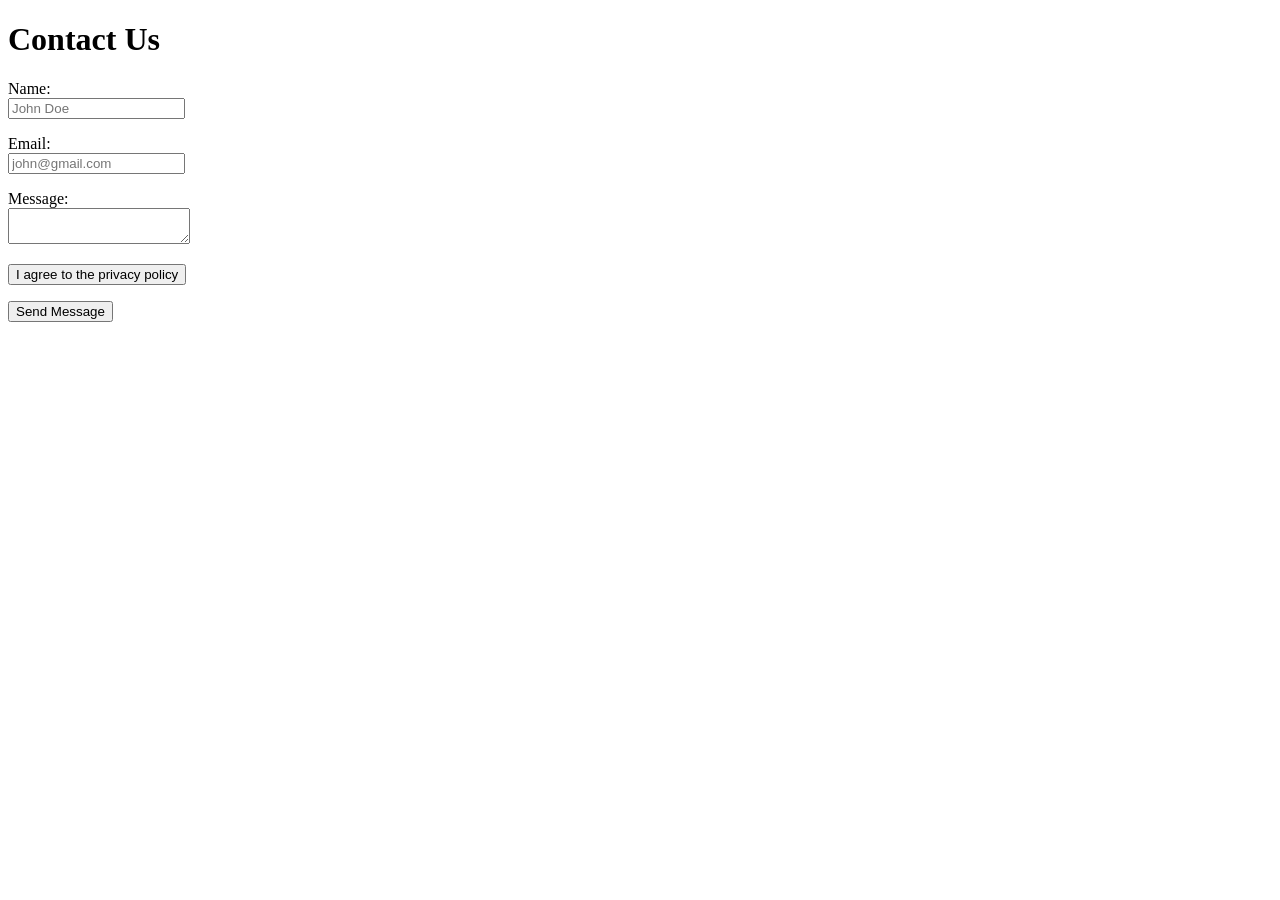
==== contact.html @ 36d34771 "push push now" ====
<!DOCTYPE html> 
<head>
    <title> Contact Us</title> 
</head>
<body> 
    <h1> Contact Us</h1>
    <form action="http://next-app-router-playground-kohl.vercel.app/api/contact"
     method="post">
        <p>
            <label for="name">Name:</label>
            <br>
            <input type="text" id="name" name="name" required minlength="2" maxlength="50" placeholder="John Doe"/>
        </p>
        <p>
            <label for="email"> Email:</label>
            <br>
            <input type="email" id="email" name="email" required placeholder="john@gmail.com"/>
        </p>
        <p>
            <label for="message"> Message:</label>
            <br>
            <textarea name="message" id="message"></textarea>
        </p>
        <p>
            <button type="i agree to the privacy policy">I agree to the privacy policy</button>
        </p>
        <p>
            <button type="send message">Send Message</button>
        </p>
    </form>
</body>
</html>
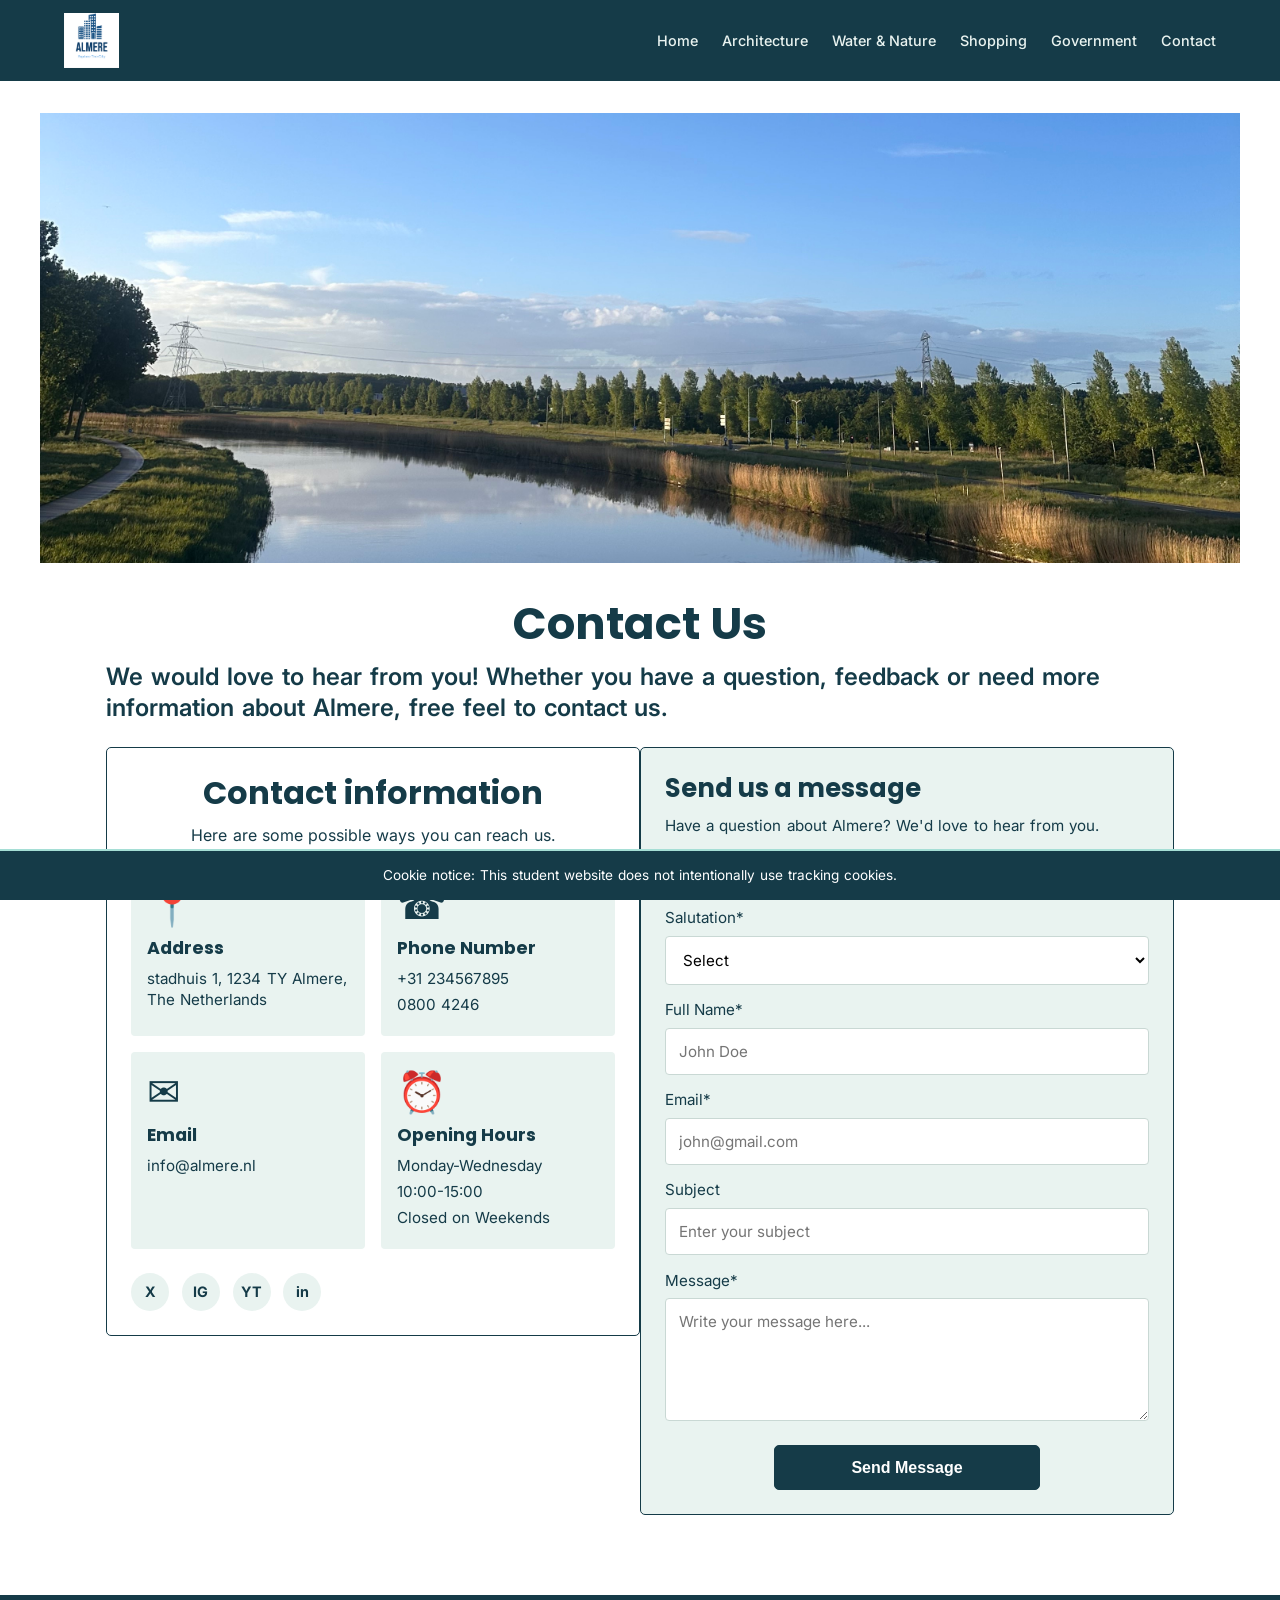
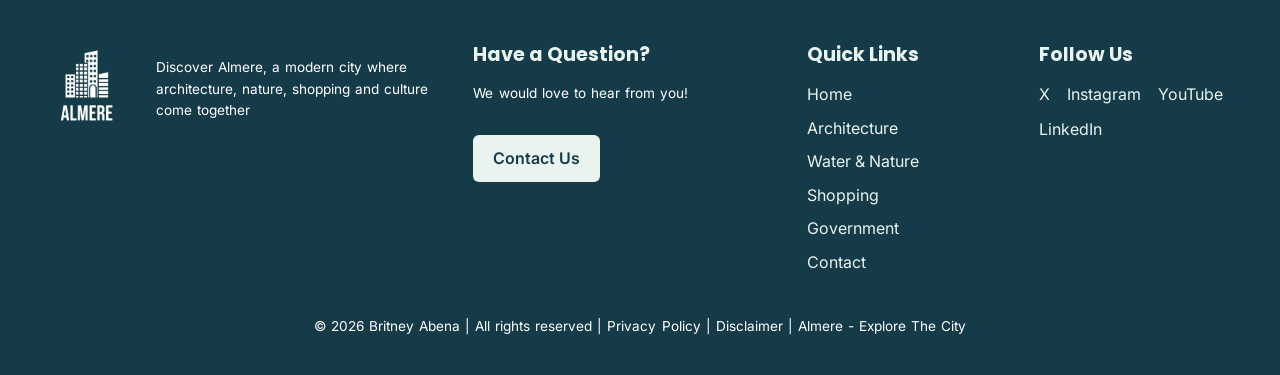
==== commit 8430b60b: "add some contents and edit" ====
--- a/contact.html
+++ b/contact.html
@@ -1,32 +1,203 @@
 <!DOCTYPE html> 
+<html lang="en">
 <head>
-    <title> Contact Us</title> 
+       <meta charset="UTF-8">
+        <meta name="author" content="Britney Asante">
+        <meta name="description" content="Contact Explore Almere for questions, feedback and information about the city's architecture, nature, shopping and attractions.">
+        <meta name="keywords" content="Almere, contact, information, Netherlands, tourism">
+        <meta name="viewport" content="width=device-width, initial-scale=1.0">
+
+        <title>Contact Us | Explore Almere</title> 
+
+        <link rel="stylesheet" type="text/css" href="css/style.css">
+        <link rel="icon" type="image/jpeg" href="img/almere-mainlogo.jpg">
 </head>
 <body> 
-    <h1> Contact Us</h1>
-    <form action="http://next-app-router-playground-kohl.vercel.app/api/contact"
-     method="post">
-        <p>
-            <label for="name">Name:</label>
-            <br>
-            <input type="text" id="name" name="name" required minlength="2" maxlength="50" placeholder="John Doe"/>
+
+    <header class="site-header">
+        <nav aria-label="Main navigation">
+            <a href="index.html" class="logo">
+                <img src="img/almere-mainlogo.jpg" alt="Almere" title="Almere logo">
+            </a>
+
+            <ul class="navigation">
+                <li><a href="index.html">Home</a></li>
+                <li><a href ="architecture.html">Architecture</a></li>
+                <li><a href="nature.html">Water &amp; Nature</a></li>
+                <li><a href="shopping.html">Shopping</a></li>
+                <li><a href="government.html">Government</a></li>
+                <li><a href="contact.html" aria-current="page">Contact</a></li>
+            </ul>
+        </nav>
+    </header>
+    <main>
+        <section class="contact-hero">
+            <img src="img/contact.jpg" alt="Peaceful lake surrounding by trees in Almere" title="Beautiful scenery in Almere">
+        </section>
+
+        <section class="contact-introduction">
+            <h1> Contact Us</h1>
+            <p>
+                We would love to hear from you! Whether you have a question, feedback or need more information about Almere, free feel to contact us.
+            </p>
+        </section>
+
+        <section class="contact-layout">
+            <article class="contact-information">
+                <h2>Contact information</h2>
+                <p>
+                    Here are some possible ways you can reach us.
+                </p>
+
+                <section class="contact-info-grid">
+                    <article class="contact-info-card">
+                        <span class="contact-icon" aria-hidden="true">&#128205;</span>
+                        <h3>Address</h3>
+                        <p>
+                            stadhuis 1,
+                            1234 TY Almere,
+                            The Netherlands
+                        </p>
+                    </article>
+
+                    <article class="contact-info-card">
+                        <span class="contact-icon" aria-hidden="true">&#9742;</span>
+                        <h3>Phone Number</h3>
+                        <p>
+                            <a href="tel:+31234567895">
+                                +31 234567895
+                            </a>
+                        </p>
+                        <p>
+                            <a href="tel:+08004246">
+                                0800 4246
+                            </a>
+                        </p>
+                    </article>
+
+                    <article class="contact-info-card">
+                        <span class="contact-icon" aria-hidden="true">&#9993;</span>
+                        <h3>Email</h3>
+                        <p>
+                            <a href="mailto:info@almere.nl">
+                                info@almere.nl
+                            </a>
+                        </p>
+                    </article>
+
+                     <article class="contact-info-card">
+                        <span class="contact-icon" aria-hidden="true">&#9200;</span>
+                        <h3>Opening Hours</h3>
+                        <p>
+                            Monday-Wednesday
+                        </p>
+                        <p>
+                            10:00-15:00
+                        </p>
+                        <p>
+                            Closed on Weekends
+                        </p>
+                    </article>
+                </section>
+
+                <aside class="contact-social">
+                    <a href="https://x.com" aria-label="X">X</a>
+                    <a href="https://instagram.com" aria-label="Instagram">IG</a>
+                    <a href="https://youtube.com" aria-label="YouTube">YT</a>
+                    <a href="https://linkedin.com" aria-label="LinkedIn">in</a>
+                </aside>
+            </article>
+
+            <article class="contact-form-section">
+                <h2>Send us a message</h2>
+                <p>
+                    Have a question about Almere?
+                    We'd love to hear from you.
+                </p>
+
+                <form action="#" method="post">
+                    <fieldset>
+                        <legend>Your Contact Details</legend>
+                        <label for="salutation">
+                            Salutation*
+                        </label>
+                        <select id="salutation" name="salutation" required>
+                            <option value="">Select</option>
+                            <option value="mr">Mr</option>
+                            <option value="miss">Miss</option>
+                            <option value="mrs">Mrs</option>
+                            <option value="other">Other</option>
+                        </select>
+                        <label for="fullname">Full Name*</label>
+                        <input type="text" id="fullname" name="fullname" required minlength="2" maxlength="50" placeholder="John Doe"/>
+                        <label for="email">Email*</label>
+                        <input type="email" id="email" name="email" required placeholder="john@gmail.com"/>
+                        <label for="subject">Subject</label>
+                        <input type="text" id="subject" name="subject" placeholder="Enter your subject"/>
+                        <label for="message">Message*</label>
+                        <textarea name="message" id="message" rows="5" placeholder="Write your message here..." required></textarea>     
+                        <input type="submit" value="Send Message" class="contact-submit"/>
+                        
+                    </fieldset>
+                </form>
+            </article>
+        </section>
+    </main>
+
+    <!--Footer-->
+    <footer class="site-footer">
+
+        <section class="footer-container">
+
+            <article class="footer-about">
+                <img src="img/almere-logo.jpg" alt="Almere" class="footer-logo" title="Logo">
+
+                <p>Discover Almere, a modern city where 
+                   architecture, nature, shopping and 
+                   culture come together
+                </p>
+                </article>
+
+                <article class="footer-contact">
+                    <h2>Have a Question?</h2>
+                    <p>We would love to hear from you!</p>
+                    <a href="contact.html" class="button">
+                        Contact Us
+                    </a> 
+                </article>
+
+        <nav class="footer-links" aria-label="Footer navigation">
+            <h2>Quick Links</h2>
+            
+            <ul>
+                <li><a href="index.html">Home</a></li>
+                <li><a href ="architecture.html">Architecture</a></li>
+                <li><a href="nature.html">Water &amp; Nature</a></li>
+                <li><a href="shopping.html">Shopping</a></li>
+                <li><a href="government.html">Government</a></li>
+                <li><a href="contact.html">Contact</a></li>
+            </ul>
+        </nav>
+
+            <section class="footer-social">
+               <h2>Follow Us</h2>
+               <a href="https://x.com" aria-label="X">X</a>
+               <a href="https://instagram.com" aria-label="Instagram">Instagram</a>
+               <a href="https://youtube.com" aria-label="YouTube">YouTube</a>
+              <a href="https://linkedin.com" aria-label="LinkedIn">LinkedIn</a>
+             </section>
+         </section>
+        <p class="copyright">
+            &copy; 2026 Britney Abena | All rights reserved | Privacy Policy | Disclaimer | Almere - Explore The City
         </p>
-        <p>
-            <label for="email"> Email:</label>
-            <br>
-            <input type="email" id="email" name="email" required placeholder="john@gmail.com"/>
-        </p>
-        <p>
-            <label for="message"> Message:</label>
-            <br>
-            <textarea name="message" id="message"></textarea>
-        </p>
-        <p>
-            <button type="i agree to the privacy policy">I agree to the privacy policy</button>
-        </p>
-        <p>
-            <button type="send message">Send Message</button>
-        </p>
-    </form>
+    </footer>
+
+    <aside class="cookie-message" aria-label="Cookie notice">
+    <p>
+        Cookie notice: This student website does not
+        intentionally use tracking cookies.
+    </p>
+</aside>
+
 </body>
 </html>
--- a/css/style.css
+++ b/css/style.css
@@ -0,0 +1,1855 @@
+@import url('https://fonts.googleapis.com/css2?family=Inter:wght@400;500;600;700&family=Poppins:wght@400;500;600;700&display=swap');
+*{
+    box-sizing: border-box;
+}
+
+html {
+    scroll-behavior: smooth;
+}
+
+body {
+    margin: 0;
+    font-family: 'Inter', sans-serif;
+    background-color: #ffffff;
+    color: #153B48;
+    line-height: 1.7;
+}
+
+h1, h2, h3 {
+    font-family: 'Poppins', sans-serif;
+    line-height: 1.3;
+}
+
+h2 {
+    font-size: 2rem;
+}
+
+p {
+    word-spacing: 0.08em;
+}
+
+a {
+    color: #153B48;
+}
+
+a:hover {
+    color: #087E82;
+}
+
+a:active {
+    color: #A54D2A;
+}
+
+/* HEADER AND NAVIGATION */
+
+.site-header {
+    position: relative;
+    background-color: #153B48;
+    color: #E9F3F0;
+    z-index: 10;
+}
+
+.site-header nav {
+    max-width: 1200px;
+    margin: auto;
+    padding: 0.8rem 1.5rem;
+    display: flex;
+    align-items: center;
+    justify-content: space-between;
+    gap: 2rem;
+}
+
+.logo {
+    display: inline-flex;
+    align-items: center;
+    color: #E9F3F0;
+    font-size: 1.5rem;
+    font-weight: 700;
+    text-decoration: none;
+    letter-spacing: 0.05em;
+}
+
+.logo img {
+    display: block;
+    width: auto;
+    height: 55px;
+    max-width: 160px;
+    object-fit: contain;
+}
+
+.navigation {
+    display: flex;
+    flex-wrap: wrap;
+    align-items: center;
+    gap: 1.5rem;
+    list-style: none;
+    margin: 0;
+    padding: 0;
+}
+
+.navigation a {
+    color: #E9F3F0;
+    text-decoration: none;
+    font-size: 0.9rem;
+    font-weight: 500;
+}
+
+.navigation a:hover {
+    color: #A5DED5;
+}
+
+.navigation a:active {
+    color: #ffffff;
+}
+
+/* HERO SECTION */
+
+.hero {
+    position: relative;
+    background-color: #E9F3F0;
+}
+
+.hero figure {
+    margin: 0;
+}
+
+.hero img {
+    display: block;
+    width: 100%;
+    height: 450px;
+    object-fit: cover;
+    object-position: center;
+}
+
+.hero figcaption {
+    padding: 0.5rem 2rem;
+    font-size: 0.8rem;
+    color: #153B48;
+    text-align: center;
+}
+
+.hero article {
+    max-width: 800px;
+    margin: auto;
+    padding: 3rem 2rem;
+    text-align: center;
+}
+
+.hero h1 {
+    color: #153B48;
+    font-size: 3rem;
+    text-transform: uppercase;
+    letter-spacing: 0.08em;
+}
+
+.hero p {
+    color: #153B48;
+    font-size: 1.1rem;
+}
+
+/* BUTTONS */
+
+.button {
+    display: inline-block;
+    margin-top: 1rem;
+    padding: 0.8rem 1.6rem;
+    background-color: #153B48;
+    color: #E9F3F0;
+    text-decoration: none;
+    border-radius: 6px;
+    font-weight: 600;
+}
+
+.button:hover {
+    background-color: #24566A;
+    color: #ffffff;
+}
+
+/* DISCOVER ALMERE SECTION */
+
+.highlights {
+    max-width: 1200px;
+    margin: auto;
+    padding: 4rem 2rem;
+}
+
+.highlights h2 {
+    text-align: center;
+    text-transform: uppercase;
+    letter-spacing: 0.05em;
+    margin-bottom: 2rem;
+    color: #153B48;
+}
+
+/* CATEGORY CARDS */
+
+.card-container {
+    display: grid;
+    grid-template-columns: repeat(2, minmax(0, 1fr));
+    gap: 2rem;
+}
+
+.card {
+    background-color: #E9F3F0;
+    border: 1px solid #B8D1CA;
+    border-radius: 10px;
+    overflow: hidden;
+    padding-bottom: 1.5rem;
+}
+
+.card figure {
+    margin: 0;
+}
+
+.card img {
+    display: block;
+    width: 100%;
+    height: 240px;
+    object-fit: cover;
+}
+
+.card figcaption {
+    padding: 0.5rem 1.5rem;
+    font-size: 0.8rem;
+    color: #153B48;
+}
+
+.card h3 {
+    margin: 1rem 1.5rem;
+    color: #153B48;
+    font-size: 1.3rem;
+}
+
+.card p {
+    margin: 0.5rem 1.5rem;
+    color: #153B48;
+}
+
+.card a {
+    display: inline-block;
+    margin: 1rem 1.5rem;
+    font-weight: 700;
+    text-decoration: none;
+    color: #153B48;
+}
+
+.card a:hover {
+    color: #087E82;
+    text-decoration: underline;
+}
+
+.card h3::first-letter {
+    color: #087E82;
+}
+
+.card img[src="img/nature.jpg"] {
+    object-position: center 75%;
+}
+
+/* CONTACT SECTION */
+
+.contact-banner {
+    background-color: #153B48;
+    color: #E9F3F0;
+    text-align: center;
+    padding: 4rem 2rem;
+}
+
+.contact-banner h2 {
+    color: #E9F3F0;
+    margin-top: 0;
+}
+
+.contact-banner .button {
+    background-color: #E9F3F0;
+    color: #153B48;
+}
+
+.contact-banner .button:hover {
+    background-color: #ffffff;
+}
+
+/* FOOTER */
+
+.site-footer {
+    background-color: #153B48;
+    color: white;
+    padding: 3rem 2rem 1.5rem; 
+}
+
+.footer-container {
+    max-width: 1200px;
+    margin: 0 auto;
+    display: grid;
+    grid-template-columns: 2fr 1.5fr 1fr 1fr;
+    gap: 2rem;
+    align-items: start;
+}
+
+.footer-container > * {
+    min-width: 0;
+}
+
+/*FOOTER HEADINGS */
+
+.site-footer h2 {
+    color: #E9F3F0;
+    font-size: 1.2rem;
+    margin-top: 0;
+    margin-bottom: 0.8rem;
+}
+
+.footer-about img {
+    display: block;
+    width: 100px;
+    height: auto;
+    margin-bottom: 1rem;
+    mix-blend-mode: screen;
+}
+
+.footer-about p {
+    font-size: 0.85rem;
+    line-height: 1.6;
+}
+
+/* FOOTER CONTACT */
+
+.footer-contact p {
+    font-size: 0.85rem;
+}
+
+.footer-contact .button {
+    display: inline-block;
+    background-color: #E9F3F0;
+    color: #153B48;
+    padding: 10px 20px;
+    border-radius: 6px;
+    text-decoration: none;
+    font-weight: 600;
+}
+
+.footer-contact .button:hover {
+    background-color: #ffffff;
+    color: #153B48;
+}
+
+/* FOOTER QUICK LINKS */
+
+.site-footer ul {
+    list-style: none;
+    padding: 0;
+    margin: 0;
+}
+
+.site-footer li {
+    margin-bottom: 0.4rem;
+}
+
+.site-footer a {
+    color: #E9F3F0;
+    text-decoration: none;
+}
+
+.site-footer a:hover {
+    color: #A5DED5;
+}
+
+/* SOCIAL MEDIA ICONS */
+
+.footer-social .social-icons {
+    display: flex;
+    gap: 10px;
+    flex-wrap: wrap;
+}
+
+.footer-social .social-icons a {
+    display: inline-flex;
+    align-items: center;
+    justify-content: center;
+    width: 35px;
+    height: 35px;
+    border-radius: 50%;
+    background-color: #E9F3F0;
+    color: #153B48;
+    text-decoration: none;
+    font-weight: 700;
+    font-size: 0.8rem;
+}
+
+.footer-social .social-icons a:hover {
+    background-color: #ffffff;
+    color: #087E82;
+}
+
+.footer-social a {
+    display: inline-block;
+    margin-right: 0.8rem;
+    margin-bottom: 0.5rem;
+}
+
+/* COPYRIGHT */
+
+.copyright {
+    text-align: center;
+    margin-top: 2rem;
+    font-size: 0.85rem;
+}
+
+/* FOOTER TABLET RESPONSIVENESS */
+
+@media screen and (max-width: 1024px) {
+    .footer-container {
+        grid-template-columns: repeat(2, 1fr);
+    }
+}
+
+/* FOOTER MOBILE RESPONSIVENESS */
+
+@media screen and (max-width: 768px) {
+    .footer-container {
+        grid-template-columns: 1fr;
+        gap: 2rem;
+    }
+
+    .site-footer {
+        padding: 2rem 1.5rem;
+    }
+
+    .footer-social .social-icons {
+        justify-content: flex-start;
+    }
+
+    .copyright {
+        font-size: 0.7rem;
+    }
+}
+
+/* HOMEPAGE AND NAVIGATION - MOBILE */
+
+@media screen and (max-width: 768px) {
+
+    .site-header nav {
+        flex-direction: column;
+        align-items: center;
+        gap: 1rem;
+    }
+
+    .navigation {
+        justify-content: center;
+        gap: 0.8rem;
+    }
+
+    .hero img {
+        height: 250px;
+    }
+
+    .hero h1 {
+        font-size: 2rem;
+    }
+
+    .hero article {
+        padding: 2rem 1rem;
+    }
+
+    .highlights {
+        padding: 2rem 1rem;
+    }
+
+    .card-container {
+        grid-template-columns: 1fr;
+    }
+}
+
+/* ================
+ARCHITECTURE PAGE 
+===================*/
+
+/* ARCHITECTURE HERO SECTION */
+
+.architecture-hero {
+    position: relative;
+    width: 100%;
+    background-color: #E9F3F0;
+    overflow: hidden;
+}
+
+.architecture-hero > img {
+    display: block;
+    width: 100%;
+    height: 500px;
+    object-fit: cover;
+    object-position: center;
+}
+
+/* TEXT ON THE HERO IMAGE */
+
+.architecture-intro {
+    position: absolute;
+    left: 5%;
+    bottom: 8%;
+    max-width: 450px;
+    padding: 1.5rem;
+    background-color: rgba(21, 59, 72, 0.8);
+    color: #ffffff;
+    border-radius: 6px;
+}
+
+.architecture-intro h1 {
+    color: #ffffff;
+    font-size: 3rem;
+    line-height: 1.2;
+    margin-top: 0;
+    margin-bottom: 1rem;
+    text-transform: uppercase;
+    max-width: 330px;
+}
+
+.architecture-intro p {
+    color: #ffffff;
+    font-size: 1rem;
+    line-height: 1.6;
+    margin: 0;
+}
+
+/* KUNSTLINIE SECTION */
+
+.kunstline-section {
+    width: 90%;
+    max-width: 1100px;
+    margin: 3rem auto;
+    padding: 2rem;
+}
+
+.kunstline-images {
+    display: grid;
+    grid-template-columns: 1fr 2fr;
+    gap: 1.5rem;
+    align-items: start;
+    width: 100%;
+}
+
+.kunstline-images figure {
+    margin: 0;
+    min-width: 0;
+}
+
+.kunstline-images img {
+    display: block;
+    width: 100%;
+    height: 300px;
+    object-fit: cover;
+    border-radius: 8px;
+}
+
+.kunstline-images figcaption {
+    font-size: 0.85rem;
+    color: #153B48;
+    margin-top: 0.5rem;
+}
+
+/* KUNSTLINIE TEXT */
+
+.kunstline-text {
+    margin-top: 2rem;
+    padding: 1.5rem;
+    background-color: #E9F3F0;
+    border-radius: 6px;
+}
+
+.kunstline-text h2 {
+    font-size: 1.8rem;
+    color: #153B48;
+    margin-top: 0;
+    margin-bottom: 1rem;
+}
+
+.kunstline-text p {
+    font-size: 1rem;
+    line-height: 1.7;
+    color: #153B48;
+    text-indent: 1rem;
+    margin-bottom: 0;
+}
+
+/* MORE ARCHITECTURAL BUILDINGS */
+
+.architecture-buildings {
+    max-width: 1200px;
+    margin: 0 auto;
+    padding: 0 2rem 4rem;
+}
+
+.architecture-buildings > h2 {
+    text-align: center;
+    font-size: 2rem;
+    color: #153B48;
+    margin-bottom: 2rem;
+    text-transform: uppercase;
+    letter-spacing: 0.05em;
+}
+
+/* BUILDING CARDS */
+
+.architecture-card-container {
+    display: grid;
+    grid-template-columns: repeat(2, minmax(0, 1fr));
+    gap: 2rem;
+}
+
+.architecture-card {
+    background-color: #E9F3F0;
+    border-color: #B8D1CA;
+    border-style: solid;
+    border-width: 1px;
+    border-radius: 8px;
+    overflow: hidden;
+    padding-bottom: 1.5rem;
+}
+
+.architecture-card figure {
+    margin: 0;
+}
+
+.architecture-card img {
+    display: block;
+    width: 100%;
+    height: 280px;
+    object-fit: cover;
+}
+
+.architecture-card figcaption {
+    font-size: 0.85rem;
+    padding: 0.5rem 1.5rem;
+    color: #153B48;
+}
+
+.architecture-card h3 {
+    font-size: 1.4rem;
+    color: #153B48;
+    margin: 1rem 1.5rem;
+}
+
+.architecture-card h3::first-letter {
+    color: #087E82;
+}
+
+.architecture-card p {
+    font-size: 1rem;
+    line-height: 1.7;
+    margin: 0.5rem 1.5rem;
+    color: #153B48;
+}
+
+/* TABLET RESPONSIVENESS */
+
+@media screen and (max-width: 1024px) {
+
+    .architecture-hero > img {
+        height: 420px;
+    }
+
+    .architecture-intro {
+        max-width: 400px;
+    }
+
+    .architecture-intro h1 {
+        font-size: 2.5rem;
+    }
+
+    .kunstline-images {
+        grid-template-columns: 1fr 1.5fr;
+    }
+
+    .architecture-card img {
+        height: 240px;
+    }
+}
+
+/* SMARTPHONE RESPONSIVENESS */
+
+@media screen and (max-width: 768px) {
+
+    .architecture-hero > img {
+        height: 280px;
+    }
+
+    .architecture-intro {
+        position: static;
+        max-width: none;
+        padding: 2rem 1.5rem;
+        background-color: #153B48;
+        border-radius: 0;
+    }
+
+    .architecture-intro h1 {
+        font-size: 2rem;
+        max-width: none;
+    }
+
+    .architecture-intro p {
+        font-size: 0.95rem;
+    }
+
+    .kunstline-section {
+        padding: 2rem 1rem;
+    }
+
+    .kunstline-images {
+        grid-template-columns: 1fr;
+        gap: 1.5rem;
+    }
+
+    .kunstline-images img {
+        height: auto;
+        max-height: 350px;
+        object-fit: cover;
+    }
+
+    .kunstline-text {
+        padding: 1.5rem;
+    }
+
+    .kunstline-text h2 {
+        font-size: 1.5rem;
+    }
+
+    .architecture-buildings {
+        padding: 2rem 1rem;
+    }
+
+    .architecture-buildings > h2 {
+        font-size: 1.6rem;
+    }
+
+    .architecture-card-container {
+        grid-template-columns: 1fr;
+        gap: 1.5rem;
+    }
+
+    .architecture-card img {
+        height: 230px;
+    }
+
+    .architecture-card h3 {
+        font-size: 1.2rem;
+    }
+}
+
+
+/* =====================================
+   WATER AND NATURE PAGE
+   ===================================== */
+
+/* NATURE HERO */
+
+.nature-hero {
+    position: relative;
+    width: 100%;
+    overflow: hidden;
+    background-color: #153B48;
+}
+
+.nature-hero > img {
+    display: block;
+    width: 100%;
+    height: 480px;
+    object-fit: cover;
+    object-position: center;
+}
+
+.nature-hero-text {
+    position: absolute;
+    top: 50%;
+    left: 5%;
+    transform: translateY(-50%);
+    max-width: 430px;
+    padding: 1.5rem;
+    color: #ffffff;
+    background-color: rgba(21, 59, 72, 0.45);
+}
+
+.nature-discover {
+    font-size: 1.4rem;
+    font-weight: 600;
+    margin: 0 0 0.3rem;
+}
+
+.nature-hero-text h1 {
+    color: #ffffff;
+    font-size: 2.8rem;
+    line-height: 1.1;
+    max-width: 360px;
+    margin: 0 0 1.5rem;
+}
+
+.nature-hero-text p {
+    color: #ffffff;
+    font-size: 1rem;
+    line-height: 1.6;
+}
+
+/* MAIN NATURE CONTENT */
+
+.nature-content {
+    max-width: 1200px;
+    margin: 0 auto;
+    padding: 2rem;
+    background-color: #E9F3F0;
+}
+
+/* EXPLORE THE OUTDOORS */
+
+.nature-heading {
+    margin-bottom: 2rem;
+}
+
+.nature-heading h2 {
+    color: #153B48;
+    font-size: 2.2rem;
+    line-height: 1.2;
+    margin: 0 0 0.5rem;
+}
+
+.nature-heading p {
+    color: #153B48;
+    font-size: 1.1rem;
+    line-height: 1.5;
+    max-width: 900px;
+    margin: 0;
+}
+
+/* FOUR NATURE CARDS */
+
+.nature-card-container {
+    display: grid;
+    grid-template-columns: repeat(2, minmax(0, 1fr));
+    gap: 3.5rem 0.5rem;
+}
+
+.nature-card {
+    background-color: #E9F3F0;
+    border-color: #B8C9C5;
+    border-style: solid;
+    border-width: 1px;
+    overflow: hidden;
+}
+
+.nature-card figure {
+    margin: 0;
+}
+
+.nature-card img {
+    display: block;
+    width: 100%;
+    height: 270px;
+    object-fit: cover;
+    object-position: center 75%;
+}
+
+.nature-card figcaption {
+    font-size: 0.85rem;
+    color: #153B48;
+    padding: 0.5rem 1rem 0;
+    font-weight: 600;
+}
+
+.nature-card-text {
+    padding: 0.5rem 1rem 1.5rem;
+}
+
+.nature-card-text h3 {
+    color: #153B48;
+    font-size: 1.1rem;
+    margin: 0 0 0.4rem;
+}
+
+.nature-card-text p {
+    color: #153B48;
+    font-size: 0.85rem;
+    line-height: 1.5;
+    margin: 0;
+}
+
+/* HOVER EFFECT */
+
+.nature-card:hover {
+    border-color: #153B48;
+}
+
+.nature-card a:hover {
+    color: #087E82;
+}
+
+/* TABLET */
+
+@media screen and (max-width: 1024px) {
+
+    .nature-hero > img {
+        height: 400px;
+    }
+
+    .nature-hero-text h1 {
+        font-size: 2.3rem;
+    }
+
+    .nature-card img {
+        height: 220px;
+    }
+}
+
+/* SMARTPHONE */
+
+@media screen and (max-width: 768px) {
+
+    .nature-hero > img {
+        height: 280px;
+    }
+
+    .nature-hero-text {
+        position: static;
+        transform: none;
+        max-width: none;
+        padding: 2rem 1.5rem;
+        background-color: #153B48;
+    }
+
+    .nature-hero-text h1 {
+        font-size: 2rem;
+        max-width: none;
+    }
+
+    .nature-discover {
+        font-size: 1.1rem;
+    }
+
+    .nature-content {
+        padding: 1.5rem 1rem;
+    }
+
+    .nature-heading h2 {
+        font-size: 1.8rem;
+    }
+
+    .nature-heading p {
+        font-size: 1rem;
+    }
+
+    .nature-card-container {
+        grid-template-columns: 1fr;
+        gap: 1.5rem;
+    }
+
+    .nature-card img {
+        height: 230px;
+    }
+
+    .nature-card-text h3 {
+        font-size: 1.2rem;
+    }
+}
+
+
+/* =====================================
+   SHOPPING AND ENTERTAINMENT PAGE
+   ===================================== */
+
+/* SHOPPING HERO */
+
+.shopping-hero {
+    position: relative;
+    width: 100%;
+    overflow: hidden;
+    background-color: #153B48;
+}
+
+.shopping-hero > img {
+    display: block;
+    width: 100%;
+    height: 500px;
+    object-fit: cover;
+    object-position: center;
+}
+
+.shopping-hero-text {
+    position: absolute;
+    top: 50%;
+    left: 5%;
+    transform: translateY(-50%);
+    max-width: 490px;
+    padding: 1.5rem;
+    color: #ffffff;
+    background-color: rgba(21, 59, 72, 0.35);
+}
+
+.shopping-hero-text h1 {
+    color: #ffffff;
+    font-size: 2.8rem;
+    line-height: 1.1;
+    max-width: 420px;
+    margin: 0 0 1.5rem;
+}
+
+.shopping-hero-text p {
+    color: #ffffff;
+    font-size: 1.1rem;
+    line-height: 1.6;
+    margin: 0;
+}
+
+/* SHOPPING CONTENT */
+
+.shopping-content {
+    width: 90%;
+    max-width: 1200px;
+    margin: 0 auto;
+    padding: 1.5rem 1rem 5rem;
+    background-color: #E9F3F0;
+}
+
+/* HORIZONTAL SHOPPING CARDS */
+
+.shopping-place {
+    display: grid;
+    grid-template-columns: 45% 55%;
+    min-height: 300px;
+    margin-bottom: 1.5rem;
+    background-color: #E9F3F0;
+    overflow: hidden;
+    border: 1px solid #AFC7C1;
+}
+
+.shopping-place-image {
+    margin: 0;
+    min-width: 0;
+    min-height: 300px;
+    position: relative;
+    overflow: hidden;
+}
+
+.shopping-place-image img {
+    position: absolute;
+    top: 0;
+    left: 0;
+    display: block;
+    width: 100%;
+    height: 100%;
+    object-fit: cover;
+    object-position: center;
+}
+
+.shopping-place-image figcaption {
+    position: absolute;
+    bottom: 0;
+    left: 0;
+    padding: 0.4rem 0.8rem;
+    background-color: rgba(21, 59, 72, 0.85);
+    color: #ffffff;
+    font-size: 0.8rem;
+}
+
+/* CARD TEXT */
+
+.shopping-place-text {
+    padding: 1.5rem 2rem;
+}
+
+.shopping-symbol {
+    display: block;
+    font-size: 2.5rem;
+    line-height: 1;
+    margin-bottom: 0.6rem;
+}
+
+.shopping-place-text h2 {
+    color: #153B48;
+    font-size: 1.7rem;
+    line-height: 1.2;
+    margin: 0 0 1rem;
+}
+
+.shopping-place-text p {
+    color: #153B48;
+    font-size: 1rem;
+    line-height: 1.6;
+    margin: 0 0 1rem;
+}
+
+.shopping-place-text p:last-child {
+    margin-bottom: 0;
+}
+
+/* ASSESSMENT CSS FEATURES */
+
+.shopping-place:hover {
+    border-color: #153B48;
+}
+
+.shopping-place:nth-child(even) {
+    border-width: 2px;
+}
+
+.shopping-place-text h2::first-letter {
+    color: #087E82;
+}
+
+/* TABLET */
+
+@media screen and (max-width: 1024px) {
+
+    .shopping-hero > img {
+        height: 420px;
+    }
+
+    .shopping-hero-text h1 {
+        font-size: 2.3rem;
+    }
+
+    .shopping-place-text {
+        padding: 1.2rem;
+    }
+
+    .shopping-place-text h2 {
+        font-size: 1.4rem;
+    }
+
+    .shopping-place-text p {
+        font-size: 0.95rem;
+    }
+}
+
+/* SMARTPHONE */
+
+@media screen and (max-width: 768px) {
+
+    .shopping-hero > img {
+        height: 280px;
+    }
+
+    .shopping-hero-text {
+        position: static;
+        transform: none;
+        max-width: none;
+        padding: 2rem 1.5rem;
+        background-color: #153B48;
+    }
+
+    .shopping-hero-text h1 {
+        font-size: 2rem;
+        max-width: none;
+    }
+
+    .shopping-hero-text p {
+        font-size: 1rem;
+    }
+
+    .shopping-content {
+        padding: 1.5rem 1rem 3rem;
+    }
+
+    .shopping-place {
+        grid-template-columns: 1fr;
+        min-height: 0;
+    }
+
+    .shopping-place-image {
+        height: 230px;
+        min-height: 0;
+    }
+
+    .shopping-place-image img {
+        height: 100%;
+    }
+
+    .shopping-place-text {
+        padding: 1.5rem;
+    }
+
+    .shopping-place-text h2 {
+        font-size: 1.4rem;
+    }
+
+    .shopping-symbol {
+        font-size: 2rem;
+    }
+}
+
+
+
+
+/* =====================================
+   GOVERNMENT AND PUBLIC BUILDINGS PAGE
+   ===================================== */
+
+/* HERO SECTION */
+
+.government-hero {
+    position: relative;
+    width: 100%;
+    overflow: hidden;
+    background-color: #153B48;
+}
+
+.government-hero > img {
+    display: block;
+    width: 100%;
+    height: 500px;
+    object-fit: cover;
+    object-position: center;
+}
+
+.government-hero-text {
+    position: absolute;
+    top: 50%;
+    left: 5%;
+    transform: translateY(-50%);
+    max-width: 490px;
+    padding: 1.5rem;
+    background-color: rgba(21, 59, 72, 0.25);
+}
+
+.government-hero-text h1 {
+    color: #153B48;
+    font-size: 2.8rem;
+    line-height: 1.2;
+    margin: 0 0 2rem;
+}
+
+.government-hero-text p {
+    color: #ffffff;
+    font-size: 1rem;
+    line-height: 1.6;
+    margin: 0;
+}
+
+/* MAIN CONTENT */
+
+.government-content {
+    max-width: 1200px;
+    margin: 0 auto;
+    padding: 2rem 1rem 5rem;
+    background-color: #E9F3F0;
+}
+
+/* INTRODUCTION */
+
+.government-heading {
+    padding: 0 1rem 1.5rem;
+}
+
+.government-heading h2 {
+    color: #153B48;
+    font-size: 2rem;
+    line-height: 1.3;
+    margin: 0 0 1rem;
+}
+
+.government-heading p {
+    color: #153B48;
+    font-size: 1rem;
+    line-height: 1.6;
+    margin: 0;
+}
+
+/* CITY HALL FEATURE */
+
+.government-feature {
+    display: grid;
+    grid-template-columns: 1fr 1fr;
+    background-color: #ffffff;
+    border-color: #AFC7C1;
+    border-style: solid;
+    border-width: 1px;
+    border-radius: 6px;
+    overflow: hidden;
+}
+
+.government-feature figure {
+    margin: 0;
+    min-width: 0;
+    position: relative;
+}
+
+.government-feature img {
+    display: block;
+    width: 100%;
+    height: 100%;
+    min-height: 300px;
+    object-fit: cover;
+}
+
+.government-feature figcaption {
+    position: absolute;
+    bottom: 0;
+    left: 0;
+    padding: 0.4rem 0.8rem;
+    background-color: rgba(21, 59, 72, 0.85);
+    color: #ffffff;
+    font-size: 0.8rem;
+}
+
+.government-feature-text {
+    padding: 2rem;
+}
+
+.government-feature-text h2 {
+    color: #153B48;
+    font-size: 1.6rem;
+    line-height: 1.3;
+    margin: 0 0 1.5rem;
+}
+
+.government-feature-text p {
+    color: #153B48;
+    font-size: 0.95rem;
+    line-height: 1.6;
+    margin: 0 0 1.5rem;
+}
+
+/* MORE PUBLIC BUILDINGS */
+
+.government-more {
+    margin-top: 2rem;
+}
+
+.government-more > h2 {
+    color: #153B48;
+    font-size: 1.8rem;
+    margin: 0 0 1.5rem;
+}
+
+/* FOUR BUILDING CARDS */
+
+.government-card-container {
+    display: grid;
+    grid-template-columns: repeat(2, minmax(0, 1fr));
+    gap: 3rem 1rem;
+}
+
+.government-card {
+    display: grid;
+    grid-template-columns: 1fr 1fr;
+    background-color: #ffffff;
+    border-color: #AFC7C1;
+    border-style: solid;
+    border-width: 1px;
+    border-radius: 6px;
+    overflow: hidden;
+}
+
+.government-card figure {
+    margin: 0;
+    min-width: 0;
+    position: relative;
+}
+
+.government-card img {
+    display: block;
+    width: 100%;
+    height: 100%;
+    min-height: 240px;
+    object-fit: cover;
+}
+
+.government-card figcaption {
+    position: absolute;
+    bottom: 0;
+    left: 0;
+    padding: 0.3rem 0.5rem;
+    background-color: rgba(21, 59, 72, 0.85);
+    color: #ffffff;
+    font-size: 0.7rem;
+}
+
+.government-card-text {
+    padding: 1.2rem;
+    align-self: center;
+}
+
+.government-card-text h3 {
+    color: #153B48;
+    font-size: 1.1rem;
+    line-height: 1.3;
+    margin: 0 0 1rem;
+}
+
+.government-card-text p {
+    color: #153B48;
+    font-size: 0.85rem;
+    line-height: 1.6;
+    margin: 0;
+}
+
+/* HOVER EFFECT */
+
+.government-card:hover {
+    border-color: #153B48;
+}
+
+/* TABLET */
+
+@media screen and (max-width: 1024px) {
+
+    .government-hero > img {
+        height: 420px;
+    }
+
+    .government-hero-text h1 {
+        font-size: 2.2rem;
+    }
+
+    .government-card-container {
+        grid-template-columns: 1fr;
+        gap: 1.5rem;
+    }
+
+    .government-card img {
+        min-height: 220px;
+    }
+}
+
+/* SMARTPHONE */
+
+@media screen and (max-width: 768px) {
+
+    .government-hero > img {
+        height: 280px;
+    }
+
+    .government-hero-text {
+        position: static;
+        transform: none;
+        max-width: none;
+        padding: 2rem 1.5rem;
+        background-color: #153B48;
+    }
+
+    .government-hero-text h1 {
+        color: #ffffff;
+        font-size: 2rem;
+    }
+
+    .government-content {
+        padding: 1.5rem 1rem 3rem;
+    }
+
+    .government-heading h2 {
+        font-size: 1.6rem;
+    }
+
+    .government-feature {
+        grid-template-columns: 1fr;
+    }
+
+    .government-feature img {
+        height: 230px;
+        min-height: 0;
+    }
+
+    .government-feature-text {
+        padding: 1.5rem;
+    }
+
+    .government-feature-text h2 {
+        font-size: 1.4rem;
+    }
+
+    .government-card {
+        grid-template-columns: 1fr;
+    }
+
+    .government-card img {
+        height: 220px;
+        min-height: 0;
+    }
+
+    .government-card-text {
+        padding: 1.5rem;
+    }
+}
+
+
+
+
+/* =====================================
+   CONTACT PAGE
+   ===================================== */
+
+/* CONTACT HERO */
+
+.contact-hero {
+    max-width: 1200px;
+    margin: 2rem auto 0;
+}
+
+.contact-hero img {
+    display: block;
+    width: 100%;
+    height: 450px;
+    object-fit: cover;
+    object-position: center 75%;
+}
+
+/* CONTACT INTRODUCTION */
+
+.contact-introduction {
+    max-width: 1100px;
+    margin: 2rem auto 1.5rem;
+    padding: 0 1rem;
+}
+
+.contact-introduction h1 {
+    text-align: center;
+    color: #153B48;
+    font-size: 2.8rem;
+    margin: 0 0 0.5rem;
+}
+
+.contact-introduction p {
+    color: #153B48;
+    font-size: 1.5rem;
+    font-weight: 600;
+    line-height: 1.3;
+    margin: 0;
+}
+
+/* CONTACT TWO COLUMN LAYOUT */
+
+.contact-layout {
+    display: grid;
+    grid-template-columns: 1fr 1fr;
+    gap: 0;
+    max-width: 1100px;
+    margin: 0 auto 5rem;
+    padding: 0 1rem;
+    align-items: start;
+}
+
+/* LEFT CONTACT INFORMATION */
+
+.contact-information {
+    padding: 1.5rem;
+    background-color: #ffffff;
+    border-color: #153B48;
+    border-style: solid;
+    border-width: 1px;
+    border-radius: 5px;
+}
+
+.contact-information h2 {
+    color: #153B48;
+    font-size: 2rem;
+    margin: 0 0 0.5rem;
+    text-align: center;
+}
+
+.contact-information > p {
+    text-align: center;
+    color: #153B48;
+    font-size: 1rem;
+    margin: 0 0 1rem;
+}
+
+/* CONTACT INFORMATION CARDS */
+
+.contact-info-grid {
+    display: grid;
+    grid-template-columns: repeat(2, minmax(0, 1fr));
+    gap: 1rem;
+}
+
+.contact-info-card {
+    background-color: #E9F3F0;
+    padding: 1rem;
+    min-height: 170px;
+    border-radius: 4px;
+}
+
+.contact-icon {
+    display: block;
+    color: #153B48;
+    font-size: 2.5rem;
+    line-height: 1.2;
+    margin-bottom: 0.5rem;
+}
+
+.contact-info-card h3 {
+    color: #153B48;
+    font-size: 1.1rem;
+    margin: 0 0 0.5rem;
+}
+
+.contact-info-card p {
+    color: #153B48;
+    font-size: 0.95rem;
+    line-height: 1.4;
+    margin: 0 0 0.3rem;
+}
+
+.contact-info-card a {
+    color: #153B48;
+    text-decoration: none;
+}
+
+.contact-info-card a:hover {
+    text-decoration: underline;
+}
+
+/* SOCIAL MEDIA */
+
+.contact-social {
+    display: flex;
+    gap: 0.8rem;
+    margin-top: 1.5rem;
+}
+
+.contact-social a {
+    display: flex;
+    align-items: center;
+    justify-content: center;
+    width: 38px;
+    height: 38px;
+    background-color: #E9F3F0;
+    color: #153B48;
+    border-radius: 50%;
+    text-decoration: none;
+    font-size: 0.9rem;
+    font-weight: 700;
+}
+
+.contact-social a:hover {
+    background-color: #153B48;
+    color: #ffffff;
+}
+
+/* RIGHT CONTACT FORM */
+
+.contact-form-section {
+    background-color: #E9F3F0;
+    padding: 1.5rem;
+    border-color: #153B48;
+    border-style: solid;
+    border-width: 1px;
+    border-radius: 5px;
+}
+
+.contact-form-section h2 {
+    color: #153B48;
+    font-size: 1.6rem;
+    margin: 0 0 0.5rem;
+}
+
+.contact-form-section > p {
+    color: #153B48;
+    font-size: 0.95rem;
+    margin: 0 0 1rem;
+}
+
+.contact-form-section fieldset {
+    border: 0;
+    padding: 0;
+    margin: 0;
+    min-width: 0;
+}
+
+.contact-form-section legend {
+    font-size: 0.9rem;
+    color: #153B48;
+    font-weight: 600;
+    margin-bottom: 0.8rem;
+}
+
+.contact-form-section label {
+    display: block;
+    color: #153B48;
+    font-size: 0.95rem;
+    margin: 0.8rem 0 0.3rem;
+}
+
+.contact-form-section select,
+.contact-form-section input[type="text"],
+.contact-form-section input[type="email"],
+.contact-form-section textarea {
+    display: block;
+    width: 100%;
+    padding: 0.8rem;
+    background-color: #ffffff;
+    border-color: #C9D8D4;
+    border-style: solid;
+    border-width: 1px;
+    border-radius: 4px;
+    font-family: inherit;
+    font-size: 0.95rem;
+    box-sizing: border-box;
+}
+
+.contact-form-section textarea {
+    resize: vertical;
+    min-height: 120px;
+}
+
+.contact-form-section input:focus,
+.contact-form-section select:focus,
+.contact-form-section textarea:focus {
+    outline: 2px solid #153B48;
+    outline-offset: 2px;
+}
+
+/* SUBMIT BUTTON */
+
+.contact-submit {
+    display: block;
+    width: 55%;
+    margin: 1.5rem auto 0;
+    padding: 0.8rem 1rem;
+    background-color: #153B48;
+    color: #ffffff;
+    border-color: #153B48;
+    border-style: solid;
+    border-width: 1px;
+    border-radius: 5px;
+    font-size: 1rem;
+    font-weight: 600;
+    cursor: pointer;
+}
+
+.contact-submit:hover {
+    background-color: #245968;
+}
+
+/* TABLET */
+
+@media screen and (max-width: 1024px) {
+
+    .contact-hero img {
+        height: 350px;
+    }
+
+    .contact-introduction p {
+        font-size: 1.3rem;
+    }
+
+    .contact-layout {
+        grid-template-columns: 1fr;
+        gap: 1.5rem;
+    }
+}
+
+/* SMARTPHONE */
+
+@media screen and (max-width: 768px) {
+
+    .contact-hero {
+        margin-top: 1rem;
+    }
+
+    .contact-hero img {
+        height: 230px;
+    }
+
+    .contact-introduction {
+        margin: 1.5rem auto;
+    }
+
+    .contact-introduction h1 {
+        font-size: 2rem;
+    }
+
+    .contact-introduction p {
+        font-size: 1.1rem;
+    }
+
+    .contact-layout {
+        padding: 0 1rem;
+        margin-bottom: 3rem;
+    }
+
+    .contact-information,
+    .contact-form-section {
+        padding: 1rem;
+    }
+
+    .contact-information h2 {
+        font-size: 1.6rem;
+    }
+
+    .contact-info-grid {
+        grid-template-columns: 1fr;
+    }
+
+    .contact-info-card {
+        min-height: 0;
+    }
+
+    .contact-submit {
+        width: 100%;
+    }
+}
+
+/* COOKIE MESSAGE */
+
+.cookie-message {
+    position: fixed;
+    bottom: 0;
+    left: 0;
+    width: 100%;
+    z-index: 9999;
+    background-color: #153B48;
+    color: #ffffff;
+    padding: 0.8rem 1.5rem;
+    text-align: center;
+    font-size: 0.85rem;
+    border-top: 2px solid #A5DED5;
+}
+
+.cookie-message p {
+    margin: 0;
+}
+
+/* ASSESSMENT TABLE */
+
+.city-overview {
+    max-width: 900px;
+    margin: 2rem auto 4rem;
+    padding: 0 1rem;
+}
+
+.city-overview h2 {
+    text-align: center;
+}
+
+.city-overview table {
+    width: 100%;
+    border-collapse: collapse;
+}
+
+.city-overview caption {
+    padding: 0.8rem;
+    font-weight: 600;
+}
+
+.city-overview th,
+.city-overview td {
+    padding: 1rem;
+    border: 1px solid #B8D1CA;
+    text-align: left;
+}
+
+.city-overview th {
+    background-color: #153B48;
+    color: #ffffff;
+}
+
+.city-overview tbody tr:nth-child(even) {
+    background-color: #CFF;
+}
+
+.city-overview tbody tr:nth-child(odd) {
+    background-color: #FFF;
+}
+
+/* FLOATING FOOTER LOGO */
+
+.footer-about .footer-logo {
+    float: left;
+    margin-right: 1rem;
+}
